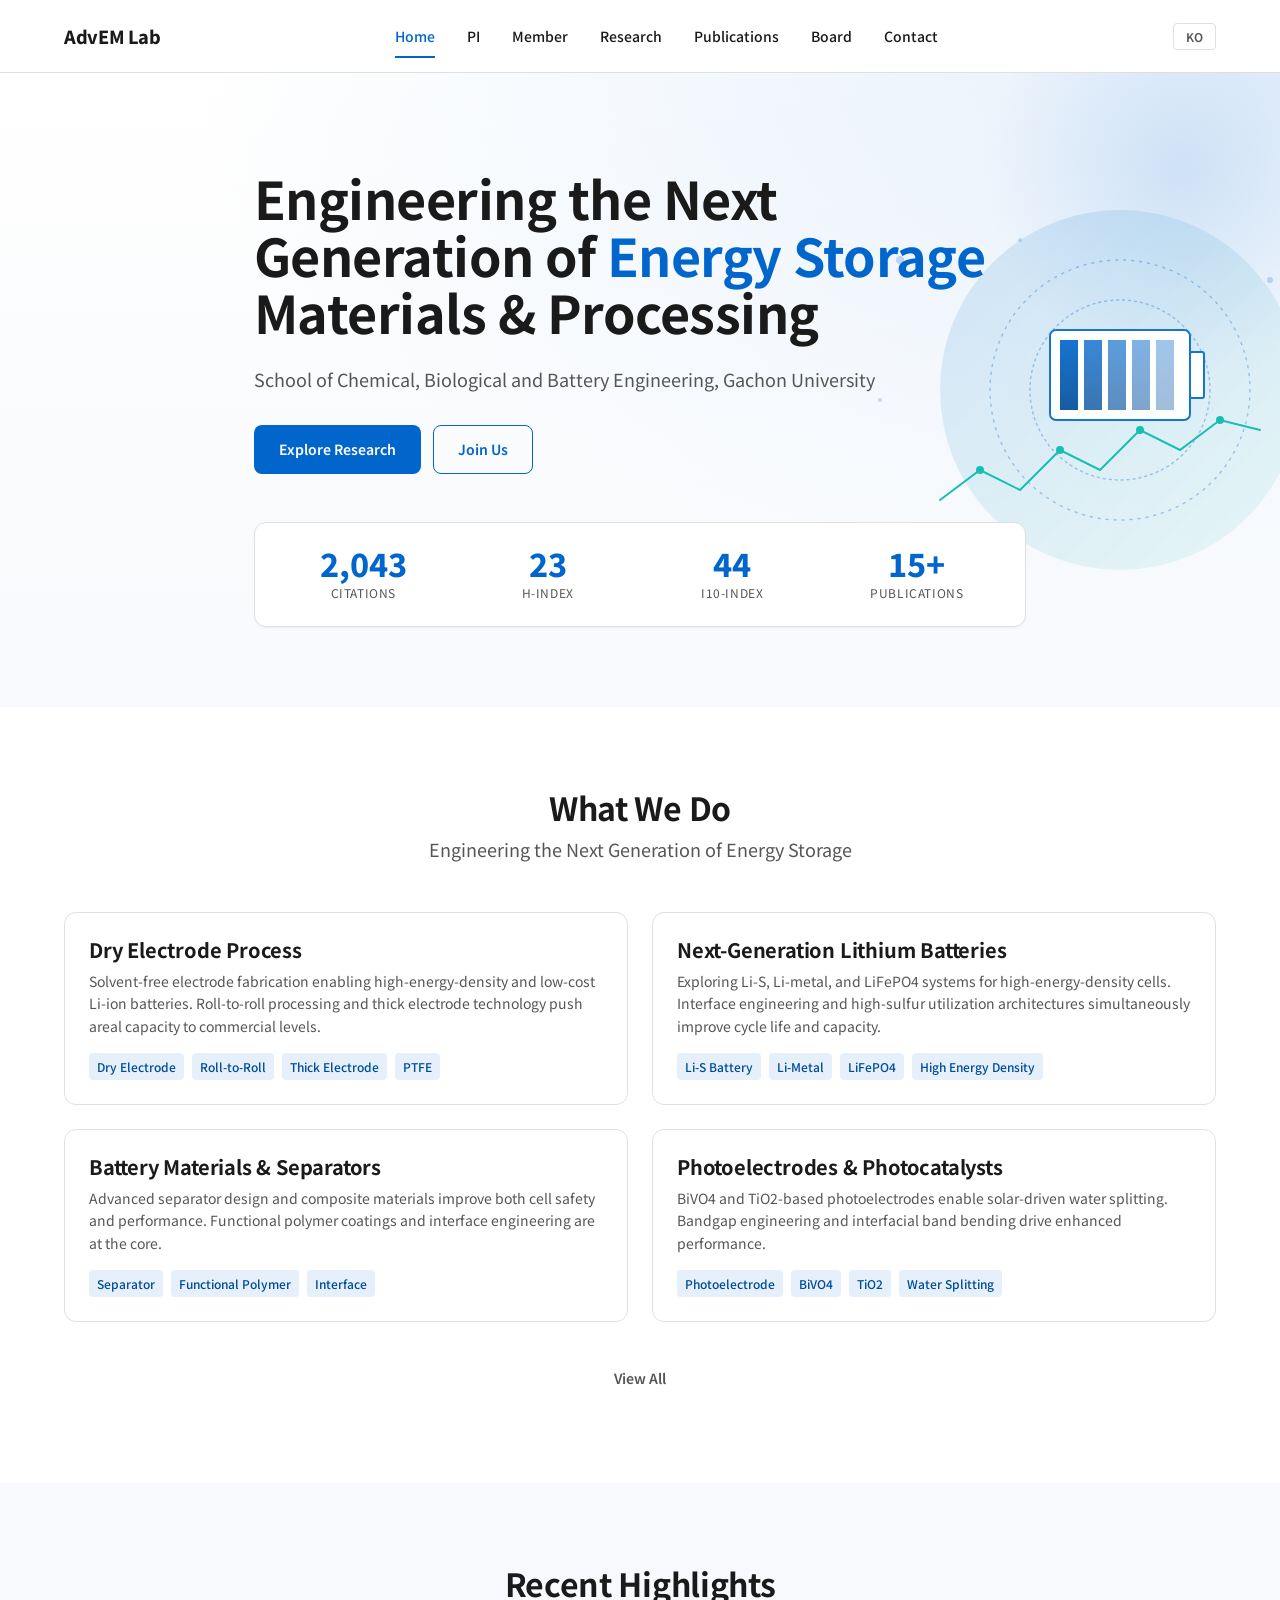
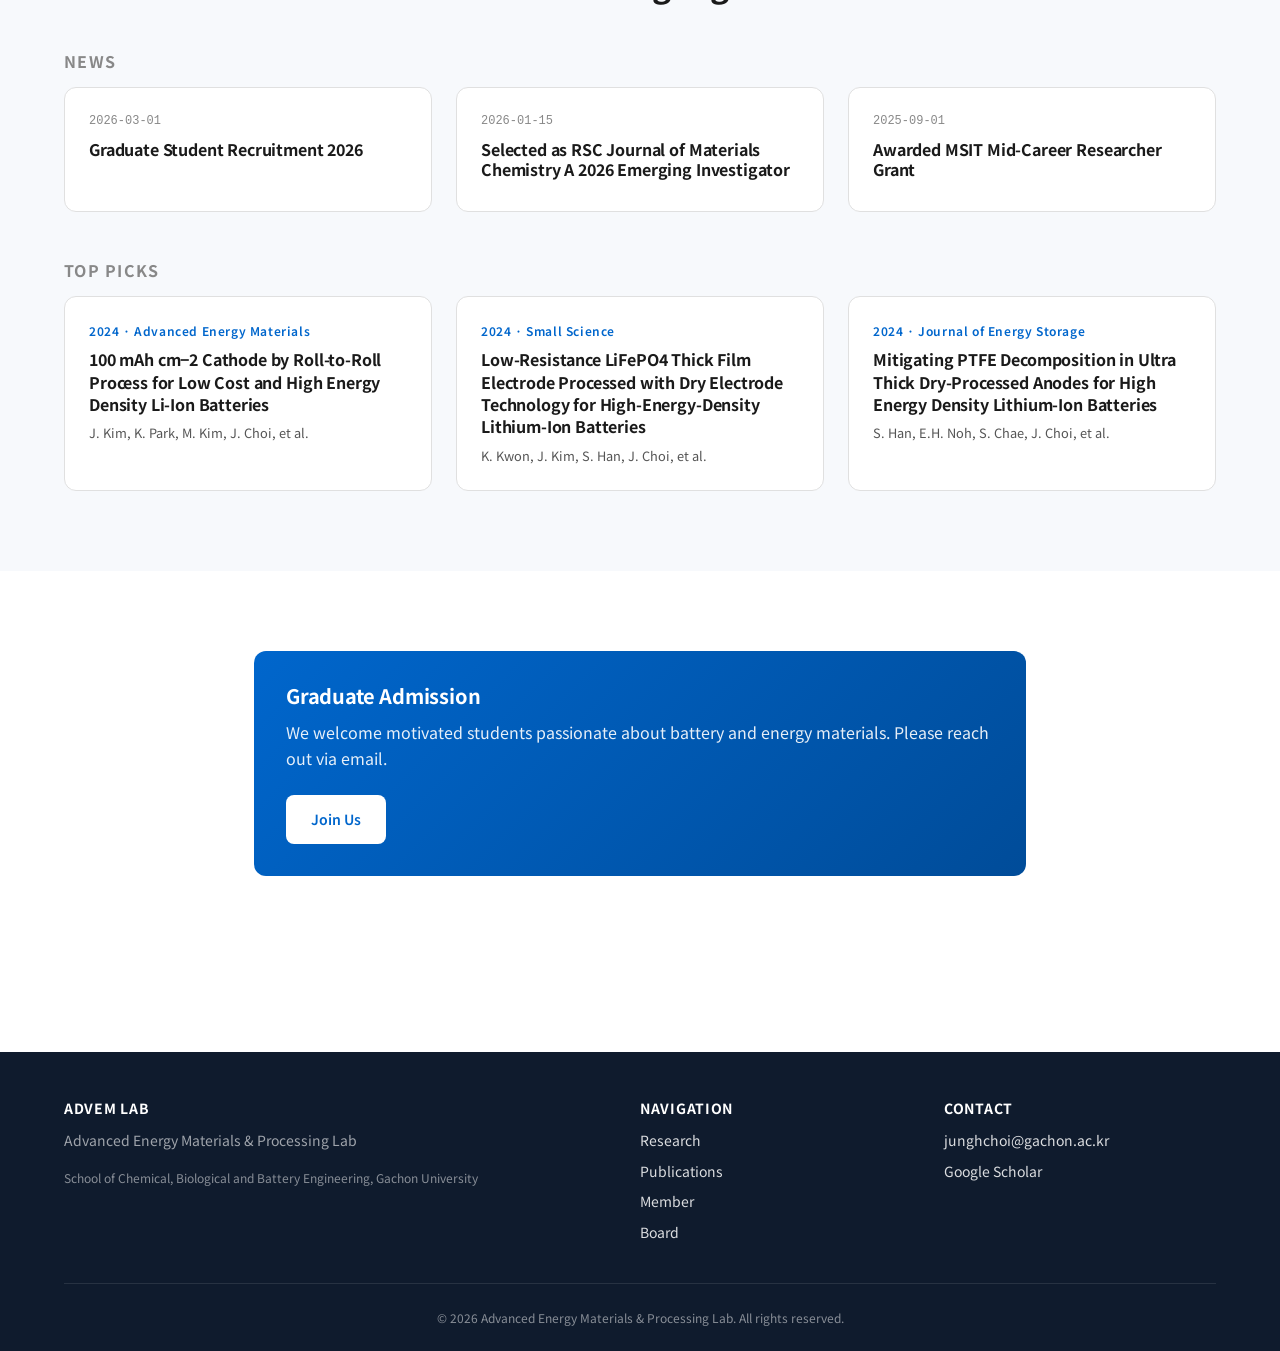
==== index.html @ be32c41b "feat: initial AdvEM Lab website" ====
<!DOCTYPE html>
<html lang="ko">
<head>
  <meta charset="UTF-8" />
  <meta name="viewport" content="width=device-width, initial-scale=1.0" />
  <title>Advanced Energy Materials & Processing Lab</title>
  <meta name="description" content="차세대 에너지 저장 기술의 소재와 공정을 설계하는 가천대학교 최정현 교수 연구실" />
  <link rel="icon" type="image/svg+xml" href="assets/icons/favicon.svg" />
  <meta property="og:title" content="AdvEM Lab — 차세대 에너지 소재 및 공정 연구실" />
  <meta property="og:description" content="가천대학교 최정현 교수 연구실 · 건식 전극 공정 · 차세대 리튬 배터리 · 광전극" />
  <meta property="og:type" content="website" />
  <meta property="og:locale" content="ko_KR" />
  <meta property="og:locale:alternate" content="en_US" />
  <meta name="twitter:card" content="summary" />
  <link rel="preconnect" href="https://fonts.googleapis.com" />
  <link rel="preconnect" href="https://fonts.gstatic.com" crossorigin />
  <link href="https://fonts.googleapis.com/css2?family=Inter:wght@400;500;600;700;800&family=Noto+Sans+KR:wght@400;500;700;800&display=swap" rel="stylesheet" />
  <link rel="stylesheet" href="css/style.css?v=20260415c" />
</head>
<body>

<header class="site-header">
  <div class="container nav">
    <a href="index.html" class="nav-brand" data-lab-short>AdvEM Lab</a>
    <ul class="nav-links">
      <li><a href="index.html" data-i18n="nav.home">홈</a></li>
      <li><a href="pi.html" data-i18n="nav.pi">PI</a></li>
      <li><a href="member.html" data-i18n="nav.member">구성원</a></li>
      <li><a href="research.html" data-i18n="nav.research">연구분야</a></li>
      <li><a href="publications.html" data-i18n="nav.publications">연구성과</a></li>
      <li><a href="board.html" data-i18n="nav.board">소식</a></li>
      <li><a href="contact.html" data-i18n="nav.contact">연락처</a></li>
    </ul>
    <div class="nav-right">
      <button class="lang-toggle" data-i18n="common.lang_toggle">EN</button>
      <button class="nav-toggle" aria-label="menu"><span></span></button>
    </div>
  </div>
</header>

<main>
  <!-- Hero -->
  <section class="hero">
    <svg class="hero-visual" viewBox="0 0 520 420" xmlns="http://www.w3.org/2000/svg" fill="none" aria-hidden="true">
      <defs>
        <linearGradient id="g1" x1="0" y1="0" x2="1" y2="1">
          <stop offset="0%" stop-color="#0066CC" stop-opacity="0.15"/>
          <stop offset="100%" stop-color="#00B8A9" stop-opacity="0.08"/>
        </linearGradient>
        <linearGradient id="g2" x1="0" y1="0" x2="0" y2="1">
          <stop offset="0%" stop-color="#0066CC"/>
          <stop offset="100%" stop-color="#004C99"/>
        </linearGradient>
      </defs>
      <circle cx="300" cy="210" r="180" fill="url(#g1)"/>
      <g stroke="#0066CC" stroke-width="1.5" stroke-opacity="0.35" stroke-linecap="round">
        <circle cx="300" cy="210" r="130" stroke-dasharray="2 6"/>
        <circle cx="300" cy="210" r="90" stroke-dasharray="2 4"/>
      </g>
      <g transform="translate(230 150)">
        <rect x="0" y="0" width="140" height="90" rx="6" fill="#fff" stroke="#0066CC" stroke-width="2"/>
        <rect x="140" y="22" width="14" height="46" rx="2" fill="#fff" stroke="#0066CC" stroke-width="2"/>
        <rect x="10" y="10" width="18" height="70" fill="url(#g2)"/>
        <rect x="34" y="10" width="18" height="70" fill="url(#g2)" opacity="0.85"/>
        <rect x="58" y="10" width="18" height="70" fill="url(#g2)" opacity="0.7"/>
        <rect x="82" y="10" width="18" height="70" fill="url(#g2)" opacity="0.55"/>
        <rect x="106" y="10" width="18" height="70" fill="url(#g2)" opacity="0.4"/>
      </g>
      <g stroke="#00B8A9" stroke-width="2" fill="none" stroke-linecap="round">
        <path d="M120 320 L 160 290 L 200 310 L 240 270 L 280 290 L 320 250 L 360 270 L 400 240 L 440 250"/>
        <circle cx="160" cy="290" r="3" fill="#00B8A9"/>
        <circle cx="240" cy="270" r="3" fill="#00B8A9"/>
        <circle cx="320" cy="250" r="3" fill="#00B8A9"/>
        <circle cx="400" cy="240" r="3" fill="#00B8A9"/>
      </g>
      <g fill="#0066CC" fill-opacity="0.25">
        <circle cx="80" cy="80" r="4"/>
        <circle cx="450" cy="100" r="3"/>
        <circle cx="120" cy="380" r="3"/>
        <circle cx="480" cy="340" r="4"/>
        <circle cx="60" cy="220" r="2"/>
        <circle cx="200" cy="60" r="2"/>
      </g>
    </svg>
    <div class="container hero-inner">
      <h1>
        <span data-i18n="home.hero_title">차세대 에너지 저장 기술의</span>
        <span class="accent" data-i18n="home.hero_title_accent">소재와 공정</span>
        <span data-i18n="home.hero_sub">을 설계합니다</span>
      </h1>
      <p class="lead" data-lab-affiliation>가천대학교 화공생명배터리공학부</p>
      <div class="hero-cta">
        <a href="research.html" class="btn btn-primary" data-i18n="home.cta_research">연구분야 보기</a>
        <a href="contact.html" class="btn btn-outline" data-i18n="home.cta_join">입실 문의</a>
      </div>

      <div class="metrics">
        <div class="metric"><span class="value" data-metric="citations_total">0</span><span class="label">Citations</span></div>
        <div class="metric"><span class="value" data-metric="h_index">0</span><span class="label">h-index</span></div>
        <div class="metric"><span class="value" data-metric="i10_index">0</span><span class="label">i10-index</span></div>
        <div class="metric"><span class="value" id="metric-pubs">0</span><span class="label">Publications</span></div>
      </div>
    </div>
  </section>

  <!-- What we do -->
  <section class="section">
    <div class="container">
      <div class="section-title">
        <h2 data-i18n="home.what_we_do">우리의 연구</h2>
        <p data-lab-slogan>차세대 에너지 저장 기술의 소재와 공정을 설계합니다</p>
      </div>
      <div id="home-topics" class="grid grid-2"></div>
      <div class="text-center mt-8">
        <a href="research.html" class="btn btn-ghost" data-i18n="home.view_all">전체 보기 →</a>
      </div>
    </div>
  </section>

  <!-- Recent highlights -->
  <section class="section section-soft">
    <div class="container">
      <div class="section-title">
        <h2 data-i18n="home.highlights">최근 소식</h2>
      </div>
      <h3 style="font-size:1rem; letter-spacing:.08em; text-transform:uppercase; color:var(--color-text-light); margin-bottom:1rem" data-i18n="board.news">News</h3>
      <div id="home-news" class="grid grid-3" style="margin-bottom:3rem"></div>
      <h3 style="font-size:1rem; letter-spacing:.08em; text-transform:uppercase; color:var(--color-text-light); margin-bottom:1rem" data-i18n="publications.top_picks">Top Picks</h3>
      <div id="home-publications" class="grid grid-3"></div>
    </div>
  </section>

  <!-- Join CTA -->
  <section class="section">
    <div class="container" style="max-width:820px">
      <div class="join-box">
        <h3 data-i18n="contact.join_us_title">대학원 지원 안내</h3>
        <p data-i18n="contact.join_us_desc">배터리 및 에너지 소재 분야에 열정이 있는 분을 환영합니다.</p>
        <a href="contact.html" class="btn" data-i18n="home.cta_join">입실 문의</a>
      </div>
    </div>
  </section>
</main>

<footer class="site-footer">
  <div class="container">
    <div class="footer-grid">
      <div>
        <h4 data-lab-short>AdvEM Lab</h4>
        <p style="color:rgba(255,255,255,0.6);font-size:.875rem" data-lab-name>Advanced Energy Materials & Processing Lab</p>
        <p style="color:rgba(255,255,255,0.5);font-size:.75rem" data-lab-affiliation></p>
      </div>
      <div>
        <h4>Navigation</h4>
        <ul>
          <li><a href="research.html" data-i18n="nav.research">Research</a></li>
          <li><a href="publications.html" data-i18n="nav.publications">Publications</a></li>
          <li><a href="member.html" data-i18n="nav.member">Members</a></li>
          <li><a href="board.html" data-i18n="nav.board">Board</a></li>
        </ul>
      </div>
      <div>
        <h4>Contact</h4>
        <ul>
          <li><a href="mailto:" data-contact-email>junghchoi@gachon.ac.kr</a></li>
          <li><a href="https://scholar.google.com/citations?user=kSp8NsEAAAAJ" target="_blank" rel="noopener">Google Scholar</a></li>
        </ul>
      </div>
    </div>
    <div class="footer-bottom" data-i18n="footer.copyright">© 2026 Advanced Energy Materials & Processing Lab.</div>
  </div>
</footer>

<script src="js/main.js?v=20260415c"></script>
<script src="js/home.js?v=20260415c"></script>
</body>
</html>
---- css/style.css ----
/* ==========================================================================
   AdvEM Lab — 차세대 에너지 소재 및 공정 연구실
   Global stylesheet · single file
   ========================================================================== */

/* ---- Design Tokens (Battery Blue theme) ---- */
:root {
  --color-primary: #0066CC;
  --color-primary-dark: #004C99;
  --color-primary-light: #4D94DB;
  --color-primary-soft: #E6F0FB;

  --color-accent: #00B8A9;

  --color-text: #1A1A1A;
  --color-text-muted: #555;
  --color-text-light: #888;
  --color-border: #E0E0E0;
  --color-bg: #FFFFFF;
  --color-bg-soft: #F7F9FC;
  --color-bg-dark: #0F1B2D;

  --font-ko: "Noto Sans KR", "Malgun Gothic", -apple-system, BlinkMacSystemFont, sans-serif;
  --font-en: "Inter", -apple-system, BlinkMacSystemFont, "Segoe UI", sans-serif;
  --font-base: var(--font-ko), var(--font-en);
  --font-mono: ui-monospace, "SF Mono", Menlo, Consolas, monospace;

  --fs-xs: 0.75rem;
  --fs-sm: 0.875rem;
  --fs-base: 1rem;
  --fs-lg: 1.125rem;
  --fs-xl: 1.25rem;
  --fs-2xl: 1.5rem;
  --fs-3xl: 2rem;
  --fs-4xl: 2.5rem;
  --fs-5xl: 3.25rem;

  --space-1: 0.25rem;
  --space-2: 0.5rem;
  --space-3: 0.75rem;
  --space-4: 1rem;
  --space-6: 1.5rem;
  --space-8: 2rem;
  --space-12: 3rem;
  --space-16: 4rem;
  --space-20: 5rem;
  --space-24: 6rem;

  --container: 1200px;
  --radius-sm: 4px;
  --radius: 8px;
  --radius-lg: 12px;

  --shadow-sm: 0 1px 2px rgba(0,0,0,0.05);
  --shadow: 0 4px 12px rgba(0,0,0,0.08);
  --shadow-lg: 0 12px 32px rgba(0,0,0,0.12);

  --transition: 180ms ease;
}

/* ---- Reset & Base ---- */
*, *::before, *::after { box-sizing: border-box; }
html { scroll-behavior: smooth; -webkit-text-size-adjust: 100%; }
body {
  margin: 0;
  font-family: var(--font-base);
  font-size: var(--fs-base);
  line-height: 1.6;
  color: var(--color-text);
  background: var(--color-bg);
  -webkit-font-smoothing: antialiased;
}
img { max-width: 100%; height: auto; display: block; }
a { color: var(--color-primary); text-decoration: none; transition: color var(--transition); }
a:hover { color: var(--color-primary-dark); }
h1, h2, h3, h4 { font-weight: 700; line-height: 1.25; margin: 0 0 var(--space-4); letter-spacing: -0.01em; }
h1 { font-size: var(--fs-4xl); }
h2 { font-size: var(--fs-3xl); }
h3 { font-size: var(--fs-xl); }
p { margin: 0 0 var(--space-4); color: var(--color-text-muted); }
ul, ol { padding-left: var(--space-6); }
button { font-family: inherit; cursor: pointer; border: 0; background: transparent; }

/* ---- Layout ---- */
.container {
  width: 100%;
  max-width: var(--container);
  margin: 0 auto;
  padding: 0 var(--space-6);
}
.section { padding: var(--space-20) 0; }
.section-soft { background: var(--color-bg-soft); }
.section-title { margin-bottom: var(--space-12); text-align: center; }
.section-title h2 { margin-bottom: var(--space-2); }
.section-title p { color: var(--color-text-muted); font-size: var(--fs-lg); }

/* ---- Header / Nav ---- */
.site-header {
  position: sticky;
  top: 0;
  z-index: 100;
  background: rgba(255,255,255,0.95);
  backdrop-filter: blur(10px);
  border-bottom: 1px solid var(--color-border);
}
.nav {
  display: flex;
  align-items: center;
  justify-content: space-between;
  height: 72px;
}
.nav-brand { font-weight: 800; font-size: var(--fs-lg); color: var(--color-text); letter-spacing: -0.02em; }
.nav-brand span { color: var(--color-primary); }
.nav-links {
  display: flex;
  gap: var(--space-8);
  list-style: none;
  margin: 0; padding: 0;
}
.nav-links a {
  color: var(--color-text);
  font-weight: 500;
  font-size: var(--fs-sm);
  padding: var(--space-2) 0;
  position: relative;
}
.nav-links a.active,
.nav-links a:hover { color: var(--color-primary); }
.nav-links a.active::after {
  content: "";
  position: absolute; left: 0; right: 0; bottom: -4px;
  height: 2px; background: var(--color-primary);
}
.nav-right { display: flex; align-items: center; gap: var(--space-4); }
.lang-toggle {
  border: 1px solid var(--color-border);
  border-radius: var(--radius-sm);
  padding: var(--space-1) var(--space-3);
  font-size: var(--fs-xs);
  font-weight: 600;
  color: var(--color-text-muted);
  transition: all var(--transition);
}
.lang-toggle:hover { border-color: var(--color-primary); color: var(--color-primary); }

.nav-toggle { display: none; }
@media (max-width: 860px) {
  .nav-links { display: none; }
  .nav-links.open {
    display: flex;
    position: absolute; top: 72px; left: 0; right: 0;
    flex-direction: column; gap: 0;
    background: #fff;
    border-bottom: 1px solid var(--color-border);
    padding: var(--space-4) var(--space-6);
  }
  .nav-links.open li { padding: var(--space-3) 0; border-bottom: 1px solid var(--color-border); }
  .nav-toggle {
    display: inline-flex; align-items: center; justify-content: center;
    width: 40px; height: 40px; border-radius: var(--radius-sm);
  }
  .nav-toggle span, .nav-toggle span::before, .nav-toggle span::after {
    content: ""; display: block; width: 20px; height: 2px; background: var(--color-text); position: relative;
  }
  .nav-toggle span::before { position: absolute; top: -6px; }
  .nav-toggle span::after { position: absolute; top: 6px; }
}

/* ---- Hero ---- */
.hero {
  position: relative;
  padding: var(--space-24) 0 var(--space-20);
  background:
    radial-gradient(ellipse at top right, var(--color-primary-soft), transparent 60%),
    linear-gradient(180deg, #fff 0%, var(--color-bg-soft) 100%);
  overflow: hidden;
}
.hero.has-bg-image {
  background: var(--hero-bg-image) center/cover no-repeat, var(--color-bg-dark);
}
.hero.has-bg-image::after {
  content: "";
  position: absolute; inset: 0;
  background: linear-gradient(90deg, rgba(15, 27, 45, 0.75) 0%, rgba(15, 27, 45, 0.45) 50%, rgba(15, 27, 45, 0.2) 100%);
  pointer-events: none;
}
.hero.has-bg-image .hero-inner { color: #fff; position: relative; z-index: 1; }
.hero.has-bg-image h1,
.hero.has-bg-image .lead { color: #fff; }
.hero.has-bg-image h1 .accent { color: #8BB8E8; }
.hero.has-bg-image .metric { background: rgba(255,255,255,0.1); backdrop-filter: blur(8px); }
.hero.has-bg-image .metric .value { color: #fff; }
.hero.has-bg-image .metric .label { color: rgba(255,255,255,0.8); }
.hero.has-bg-image .metrics { background: transparent; border-color: rgba(255,255,255,0.2); }
.hero::before {
  content: "";
  position: absolute;
  top: -100px; right: -100px;
  width: 400px; height: 400px;
  background: radial-gradient(circle, rgba(0,102,204,0.12) 0%, transparent 70%);
  border-radius: 50%;
  pointer-events: none;
}
.hero-visual {
  position: absolute;
  top: 50%; right: -60px;
  transform: translateY(-50%);
  width: min(520px, 45vw);
  opacity: 0.9;
  pointer-events: none;
  z-index: 0;
}
@media (max-width: 900px) { .hero-visual { display: none; } }
.hero-inner { position: relative; max-width: 820px; }
.hero h1 {
  font-size: clamp(2rem, 5vw, var(--fs-5xl));
  line-height: 1.1;
  margin-bottom: var(--space-6);
}
.hero h1 .accent { color: var(--color-primary); }
.hero .lead {
  font-size: var(--fs-lg);
  color: var(--color-text-muted);
  margin-bottom: var(--space-8);
  max-width: 640px;
}
.hero-cta { display: flex; gap: var(--space-3); flex-wrap: wrap; }
.btn {
  display: inline-flex; align-items: center; justify-content: center;
  padding: var(--space-3) var(--space-6);
  border-radius: var(--radius);
  font-weight: 600;
  font-size: var(--fs-sm);
  transition: all var(--transition);
  text-decoration: none;
  border: 1px solid transparent;
}
.btn-primary { background: var(--color-primary); color: #fff; }
.btn-primary:hover { background: var(--color-primary-dark); color: #fff; transform: translateY(-1px); }
.btn-outline { background: transparent; color: var(--color-primary); border-color: var(--color-primary); }
.btn-outline:hover { background: var(--color-primary-soft); color: var(--color-primary); }
.btn-ghost { color: var(--color-text-muted); }
.btn-ghost:hover { color: var(--color-primary); }

/* ---- Metrics bar under hero ---- */
.metrics {
  display: grid;
  grid-template-columns: repeat(4, 1fr);
  gap: var(--space-4);
  margin-top: var(--space-12);
  padding: var(--space-6);
  background: #fff;
  border: 1px solid var(--color-border);
  border-radius: var(--radius-lg);
  box-shadow: var(--shadow-sm);
}
.metric { text-align: center; }
.metric .value {
  display: block;
  font-size: var(--fs-3xl);
  font-weight: 800;
  color: var(--color-primary);
  line-height: 1;
}
.metric .label {
  display: block;
  margin-top: var(--space-1);
  font-size: var(--fs-xs);
  color: var(--color-text-muted);
  letter-spacing: 0.05em;
  text-transform: uppercase;
}
@media (max-width: 680px) {
  .metrics { grid-template-columns: repeat(2, 1fr); }
}

/* ---- Grid / Cards ---- */
.grid { display: grid; gap: var(--space-6); }
.grid-2 { grid-template-columns: repeat(2, 1fr); }
.grid-3 { grid-template-columns: repeat(3, 1fr); }
.grid-4 { grid-template-columns: repeat(4, 1fr); }
@media (max-width: 960px) { .grid-3, .grid-4 { grid-template-columns: repeat(2, 1fr); } }
@media (max-width: 640px) { .grid-2, .grid-3, .grid-4 { grid-template-columns: 1fr; } }

.card {
  background: #fff;
  border: 1px solid var(--color-border);
  border-radius: var(--radius-lg);
  padding: var(--space-6);
  transition: all var(--transition);
}
.card:hover { border-color: var(--color-primary-light); box-shadow: var(--shadow); transform: translateY(-2px); }
.card h3 { color: var(--color-text); margin-bottom: var(--space-2); }
.card p { font-size: var(--fs-sm); margin-bottom: var(--space-3); }
.card .tags { display: flex; flex-wrap: wrap; gap: var(--space-2); margin-top: var(--space-4); }
.tag {
  font-size: var(--fs-xs);
  padding: var(--space-1) var(--space-2);
  background: var(--color-primary-soft);
  color: var(--color-primary-dark);
  border-radius: var(--radius-sm);
  font-weight: 500;
}

/* ---- Member Card ---- */
.member-card { text-align: center; }
.member-card .photo {
  width: 120px; height: 120px;
  margin: 0 auto var(--space-4);
  border-radius: 50%;
  background: linear-gradient(135deg, var(--color-primary-soft), var(--color-primary-light));
  object-fit: cover;
  display: flex; align-items: center; justify-content: center;
  color: #fff; font-weight: 700; font-size: var(--fs-2xl);
  overflow: hidden;
}
.member-card .name { font-weight: 700; font-size: var(--fs-lg); color: var(--color-text); margin-bottom: var(--space-1); }
.member-card .role { font-size: var(--fs-sm); color: var(--color-primary); margin-bottom: var(--space-2); }
.member-card .interests { font-size: var(--fs-sm); color: var(--color-text-muted); }
.member-group { margin-bottom: var(--space-16); }
.member-group h3 {
  font-size: var(--fs-lg);
  padding-bottom: var(--space-3);
  border-bottom: 2px solid var(--color-primary);
  margin-bottom: var(--space-8);
  display: inline-block;
}

/* ---- Publications ---- */
.pub-filters {
  display: flex;
  flex-wrap: wrap;
  gap: var(--space-2);
  margin-bottom: var(--space-8);
  padding-bottom: var(--space-4);
  border-bottom: 1px solid var(--color-border);
}
.pub-filter {
  padding: var(--space-2) var(--space-4);
  border-radius: 999px;
  background: transparent;
  color: var(--color-text-muted);
  font-size: var(--fs-sm);
  font-weight: 500;
  border: 1px solid var(--color-border);
  transition: all var(--transition);
}
.pub-filter:hover { color: var(--color-primary); border-color: var(--color-primary-light); }
.pub-filter.active { background: var(--color-primary); color: #fff; border-color: var(--color-primary); }
.pub-filter-count {
  display: inline-block;
  margin-left: var(--space-1);
  padding: 0 var(--space-2);
  background: var(--color-bg-soft);
  color: var(--color-text-light);
  border-radius: 999px;
  font-size: var(--fs-xs);
  font-weight: 700;
  min-width: 22px;
  text-align: center;
}
.pub-filter.active .pub-filter-count { background: rgba(255,255,255,0.25); color: #fff; }

.pub-year-group { margin-bottom: var(--space-12); }
.pub-year-group h3 {
  font-size: var(--fs-2xl);
  color: var(--color-primary);
  margin-bottom: var(--space-6);
  padding-bottom: var(--space-2);
  border-bottom: 1px solid var(--color-border);
}
.pub-list { list-style: none; padding: 0; margin: 0; }
.pub-item {
  padding: var(--space-4) 0;
  border-bottom: 1px solid var(--color-border);
  display: flex;
  gap: var(--space-4);
  align-items: flex-start;
}
.pub-item:last-child { border-bottom: 0; }
.pub-item .pub-num {
  flex-shrink: 0;
  width: 36px;
  font-weight: 700;
  color: var(--color-text-light);
  font-family: var(--font-mono);
  font-size: var(--fs-sm);
  padding-top: 2px;
}
.pub-item .pub-body { flex: 1; }
.pub-item .title { font-weight: 600; color: var(--color-text); margin-bottom: var(--space-1); line-height: 1.4; }
.pub-item .meta { font-size: var(--fs-sm); color: var(--color-text-muted); }
.pub-item .venue { font-style: italic; color: var(--color-primary-dark); font-weight: 500; }
.pub-item .badge-top {
  display: inline-block;
  font-size: var(--fs-xs);
  padding: 2px var(--space-2);
  background: var(--color-accent);
  color: #fff;
  border-radius: var(--radius-sm);
  margin-left: var(--space-2);
  font-weight: 600;
  letter-spacing: 0.03em;
}
.pub-item .cite-count {
  flex-shrink: 0;
  text-align: center;
  min-width: 64px;
  padding: var(--space-2);
  background: var(--color-primary-soft);
  border-radius: var(--radius);
}
.pub-item .cite-count .n { display: block; font-weight: 700; color: var(--color-primary-dark); font-size: var(--fs-lg); line-height: 1; }
.pub-item .cite-count .lbl { font-size: 10px; color: var(--color-text-muted); letter-spacing: 0.05em; text-transform: uppercase; margin-top: 2px; }

/* ---- Board ---- */
.board-tabs { display: flex; gap: var(--space-6); border-bottom: 1px solid var(--color-border); margin-bottom: var(--space-8); }
.board-tab {
  padding: var(--space-3) 0;
  color: var(--color-text-muted);
  font-weight: 600;
  font-size: var(--fs-base);
  border-bottom: 2px solid transparent;
  transition: all var(--transition);
}
.board-tab:hover { color: var(--color-primary); }
.board-tab.active { color: var(--color-primary); border-bottom-color: var(--color-primary); }

.news-list { list-style: none; padding: 0; margin: 0; }
.news-item {
  padding: var(--space-5) 0;
  border-bottom: 1px solid var(--color-border);
  display: flex;
  gap: var(--space-6);
  align-items: flex-start;
}
.news-item .date {
  flex-shrink: 0;
  width: 110px;
  color: var(--color-text-light);
  font-size: var(--fs-sm);
  font-family: var(--font-mono);
  padding-top: 2px;
}
.news-item .body { flex: 1; }
.news-item .title { font-weight: 600; color: var(--color-text); margin-bottom: var(--space-2); font-size: var(--fs-lg); }
.news-item .excerpt { color: var(--color-text-muted); font-size: var(--fs-sm); }

/* ---- Research Topics ---- */
.topic-card {
  padding: var(--space-8);
  background: #fff;
  border: 1px solid var(--color-border);
  border-left: 4px solid var(--color-primary);
  border-radius: var(--radius-lg);
  transition: all var(--transition);
  position: relative;
  overflow: hidden;
}
.topic-card:hover { box-shadow: var(--shadow); transform: translateY(-2px); }
.topic-card .topic-figure {
  display: flex;
  justify-content: center;
  align-items: center;
  padding: var(--space-6);
  margin: calc(var(--space-8) * -1) calc(var(--space-8) * -1) var(--space-6);
  background: linear-gradient(135deg, var(--color-primary-soft) 0%, #fff 100%);
  border-bottom: 1px solid var(--color-border);
  min-height: 180px;
}
.topic-card .topic-figure svg { width: 100%; max-width: 260px; height: auto; }
.topic-card h3 { font-size: var(--fs-xl); color: var(--color-primary-dark); margin-bottom: var(--space-3); }
.topic-card .rep-papers {
  margin-top: var(--space-4);
  padding-top: var(--space-4);
  border-top: 1px dashed var(--color-border);
  font-size: var(--fs-sm);
}
.topic-card .rep-papers h4 { font-size: var(--fs-xs); text-transform: uppercase; letter-spacing: 0.08em; color: var(--color-text-light); margin-bottom: var(--space-2); }
.topic-card .rep-papers ul { padding-left: var(--space-5); margin: 0; color: var(--color-text-muted); }
.topic-card .rep-papers li { margin-bottom: var(--space-1); }

/* ---- Contact ---- */
.contact-grid {
  display: grid;
  grid-template-columns: 1fr 1.2fr;
  gap: var(--space-12);
}
@media (max-width: 820px) { .contact-grid { grid-template-columns: 1fr; } }
.contact-info { display: flex; flex-direction: column; gap: var(--space-6); }
.contact-row { display: flex; gap: var(--space-4); align-items: flex-start; }
.contact-row .label {
  flex-shrink: 0;
  width: 80px;
  font-size: var(--fs-xs);
  color: var(--color-text-light);
  letter-spacing: 0.08em;
  text-transform: uppercase;
  font-weight: 600;
  padding-top: 2px;
}
.contact-row .value { color: var(--color-text); flex: 1; }
.join-box {
  background: linear-gradient(135deg, var(--color-primary), var(--color-primary-dark));
  color: #fff;
  padding: var(--space-8);
  border-radius: var(--radius-lg);
}
.join-box h3 { color: #fff; margin-bottom: var(--space-3); }
.join-box p { color: rgba(255,255,255,0.9); margin-bottom: var(--space-6); }
.join-box .btn { background: #fff; color: var(--color-primary); }
.join-box .btn:hover { background: var(--color-primary-soft); }

/* ---- Footer ---- */
.site-footer {
  background: var(--color-bg-dark);
  color: rgba(255,255,255,0.7);
  padding: var(--space-12) 0 var(--space-6);
  margin-top: var(--space-24);
  font-size: var(--fs-sm);
}
.site-footer a { color: rgba(255,255,255,0.85); }
.site-footer a:hover { color: #fff; }
.footer-grid {
  display: grid;
  grid-template-columns: 2fr 1fr 1fr;
  gap: var(--space-8);
  margin-bottom: var(--space-8);
}
@media (max-width: 680px) { .footer-grid { grid-template-columns: 1fr; } }
.footer-grid h4 { color: #fff; font-size: var(--fs-sm); margin-bottom: var(--space-3); letter-spacing: 0.05em; text-transform: uppercase; }
.footer-grid ul { list-style: none; padding: 0; margin: 0; }
.footer-grid li { margin-bottom: var(--space-2); }
.footer-bottom {
  padding-top: var(--space-6);
  border-top: 1px solid rgba(255,255,255,0.1);
  text-align: center;
  font-size: var(--fs-xs);
  color: rgba(255,255,255,0.5);
}

/* ---- Page header (sub-pages) ---- */
.page-header {
  padding: var(--space-16) 0 var(--space-12);
  background: linear-gradient(180deg, var(--color-primary-soft), #fff);
  border-bottom: 1px solid var(--color-border);
  text-align: center;
}
.page-header h1 { margin-bottom: var(--space-3); }
.page-header p { font-size: var(--fs-lg); max-width: 640px; margin: 0 auto; }

/* ---- PI page ---- */
.pi-hero {
  display: grid;
  grid-template-columns: 280px 1fr;
  gap: var(--space-12);
  align-items: start;
}
@media (max-width: 820px) {
  .pi-hero { grid-template-columns: 1fr; text-align: center; }
  .pi-hero .pi-photo { margin: 0 auto; }
}
.pi-hero .pi-photo {
  width: 260px; height: 320px;
  border-radius: var(--radius-lg);
  background: linear-gradient(135deg, var(--color-primary-soft), var(--color-primary-light));
  display: flex; align-items: center; justify-content: center;
  color: #fff; font-weight: 700; font-size: 4rem;
  box-shadow: var(--shadow);
  object-fit: cover;
  overflow: hidden;
}
.pi-hero h1 { margin-bottom: var(--space-2); }
.pi-hero .subtitle { color: var(--color-primary); font-weight: 600; margin-bottom: var(--space-4); }
.pi-hero .affiliation { color: var(--color-text-muted); margin-bottom: var(--space-6); }
.pi-hero .pi-links { display: flex; flex-wrap: wrap; gap: var(--space-3); margin-top: var(--space-6); }

/* PI metrics — full width, larger boxes to fit Citations */
.pi-metrics {
  width: 100%;
  max-width: none;
  margin-top: var(--space-6);
  padding: var(--space-8);
}
.pi-metrics .metric .value { font-size: var(--fs-4xl); }
.pi-metrics .metric .label { font-size: var(--fs-sm); margin-top: var(--space-2); }
@media (max-width: 820px) {
  .pi-metrics { padding: var(--space-5); }
  .pi-metrics .metric .value { font-size: var(--fs-2xl); }
}
@media (max-width: 820px) { .pi-hero .pi-links { justify-content: center; } }

.pi-section { margin-top: var(--space-16); }
.pi-section > h2 {
  font-size: var(--fs-xl);
  padding-bottom: var(--space-3);
  border-bottom: 2px solid var(--color-primary);
  margin-bottom: var(--space-6);
  display: inline-block;
}
.pi-timeline { list-style: none; padding: 0; margin: 0; }
.pi-timeline li {
  display: grid;
  grid-template-columns: 220px 1fr;
  gap: var(--space-6);
  padding: var(--space-4) 0;
  border-bottom: 1px dashed var(--color-border);
  align-items: start;
}
.pi-timeline li:last-child { border-bottom: 0; }
.pi-timeline .period {
  color: var(--color-text-light);
  font-family: var(--font-mono);
  font-size: var(--fs-sm);
  white-space: nowrap;
  letter-spacing: 0.02em;
}
.pi-timeline .title-text { font-weight: 600; color: var(--color-text); margin-bottom: 2px; }
.pi-timeline .org { color: var(--color-text-muted); font-size: var(--fs-sm); }
@media (max-width: 720px) {
  .pi-timeline li { grid-template-columns: 1fr; gap: var(--space-1); padding: var(--space-3) 0; }
  .pi-timeline .period { font-size: var(--fs-xs); white-space: normal; }
}

.interests-list { display: flex; flex-wrap: wrap; gap: var(--space-2); list-style: none; padding: 0; margin: 0; }
.interests-list li {
  padding: var(--space-2) var(--space-4);
  background: var(--color-primary-soft);
  color: var(--color-primary-dark);
  border-radius: 999px;
  font-size: var(--fs-sm);
  font-weight: 500;
}

/* ---- Utility ---- */
.text-center { text-align: center; }
.mt-8 { margin-top: var(--space-8); }
.mb-8 { margin-bottom: var(--space-8); }
.hidden { display: none !important; }
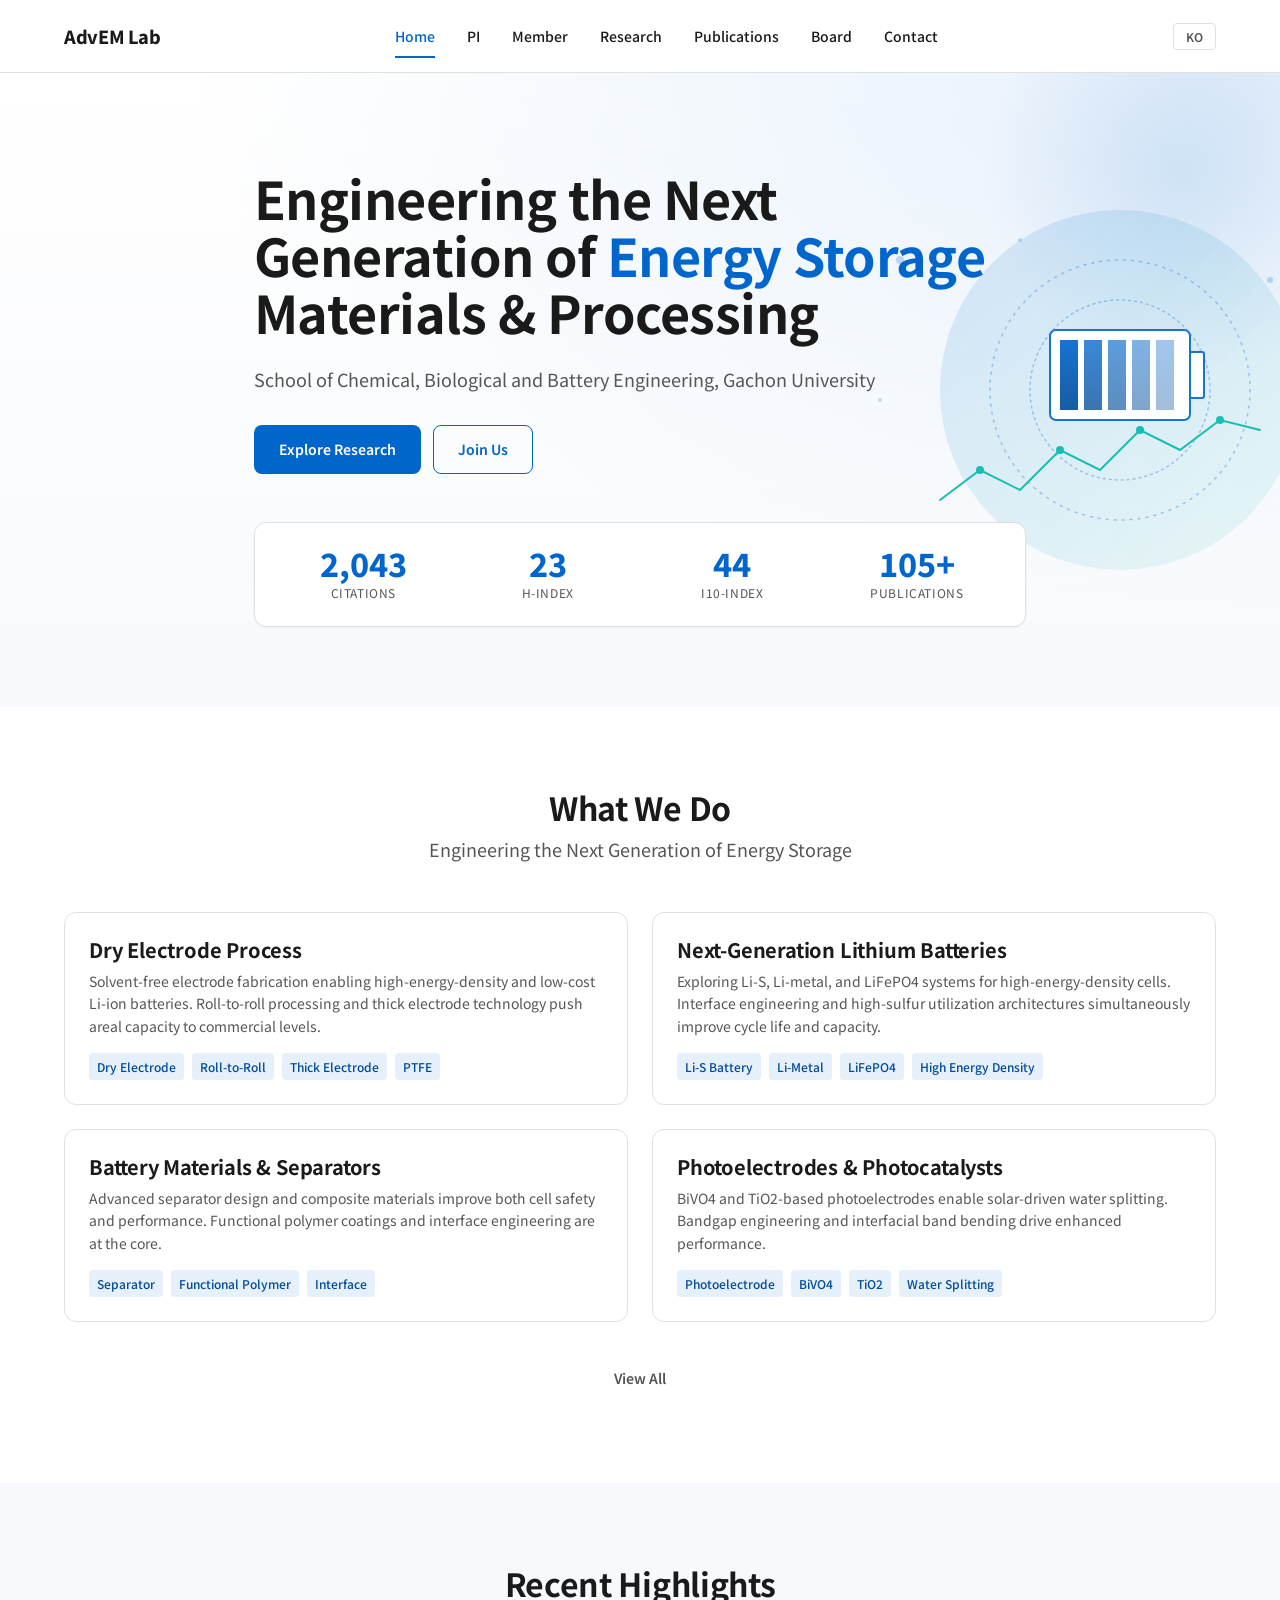
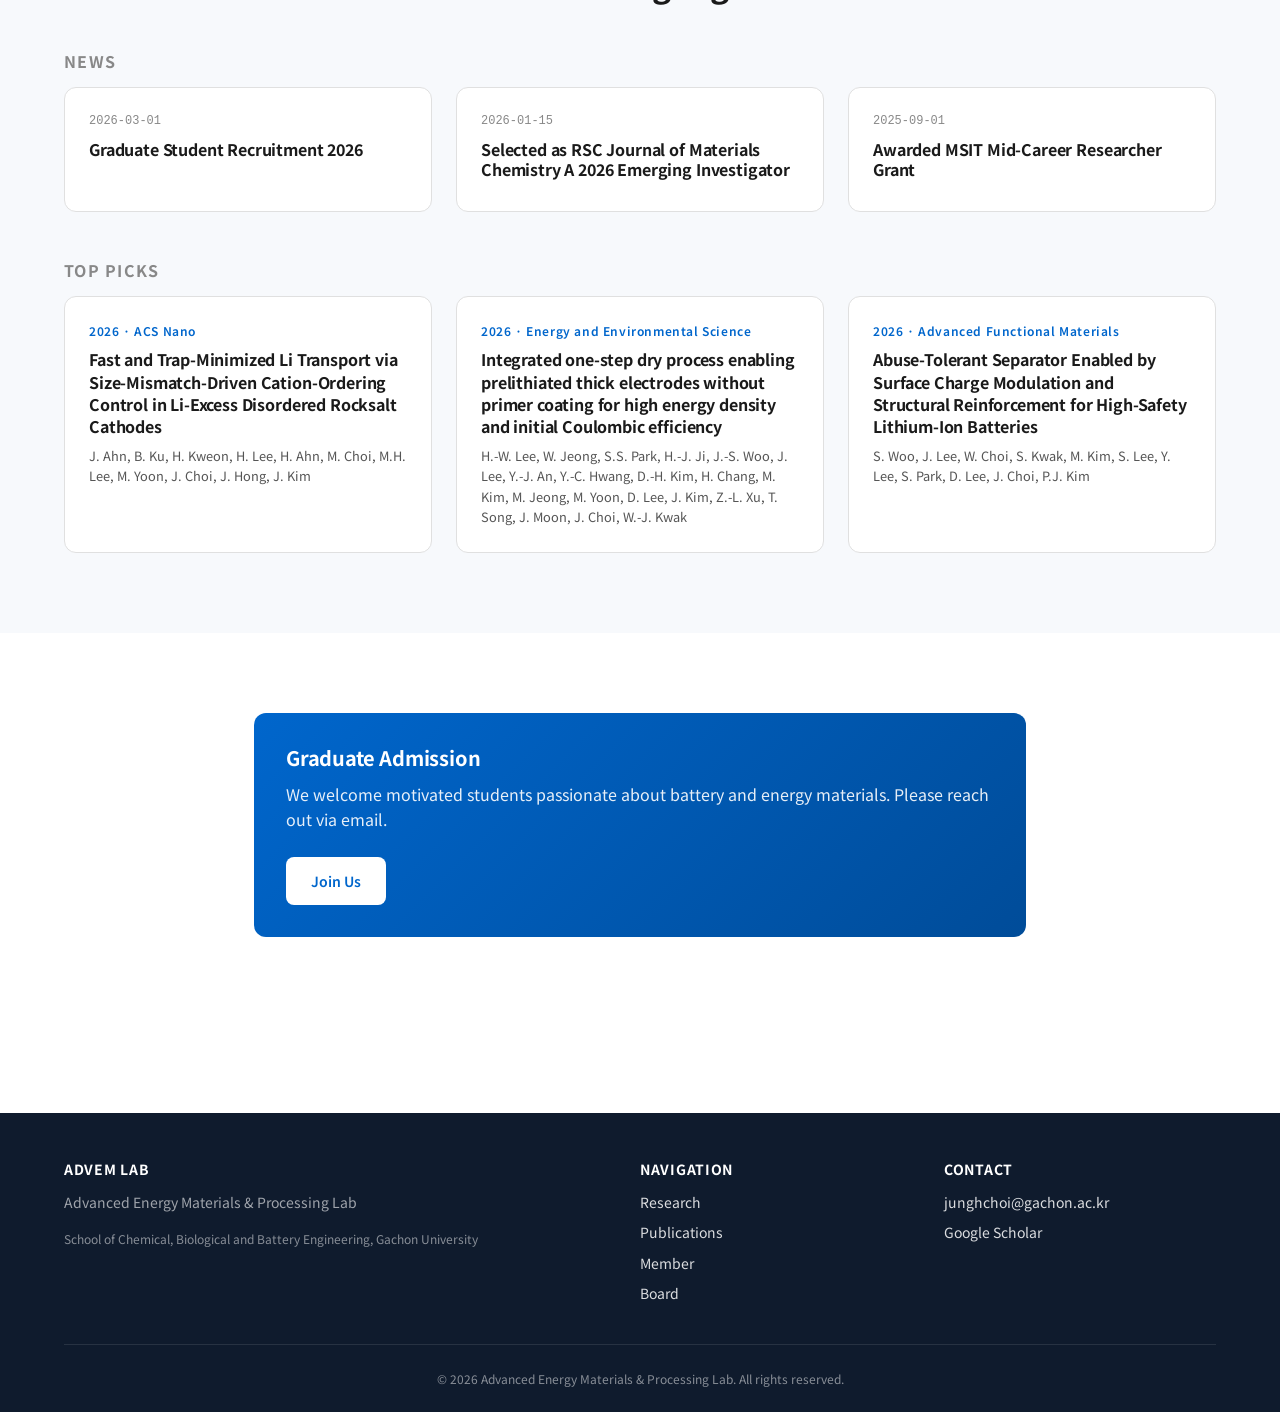
==== commit 6ab650e0: "feat: GitHub Actions daily Scholar citation sync + OpenAlex fallback Add Google Scholar citation aut" ====
--- a/index.html
+++ b/index.html
@@ -15,7 +15,7 @@
   <link rel="preconnect" href="https://fonts.googleapis.com" />
   <link rel="preconnect" href="https://fonts.gstatic.com" crossorigin />
   <link href="https://fonts.googleapis.com/css2?family=Inter:wght@400;500;600;700;800&family=Noto+Sans+KR:wght@400;500;700;800&display=swap" rel="stylesheet" />
-  <link rel="stylesheet" href="css/style.css?v=20260415c" />
+  <link rel="stylesheet" href="css/style.css?v=20260420v" />
 </head>
 <body>
 
@@ -171,7 +171,7 @@
   </div>
 </footer>
 
-<script src="js/main.js?v=20260415c"></script>
-<script src="js/home.js?v=20260415c"></script>
+<script src="js/main.js?v=20260420v"></script>
+<script src="js/home.js?v=20260420v"></script>
 </body>
 </html>
